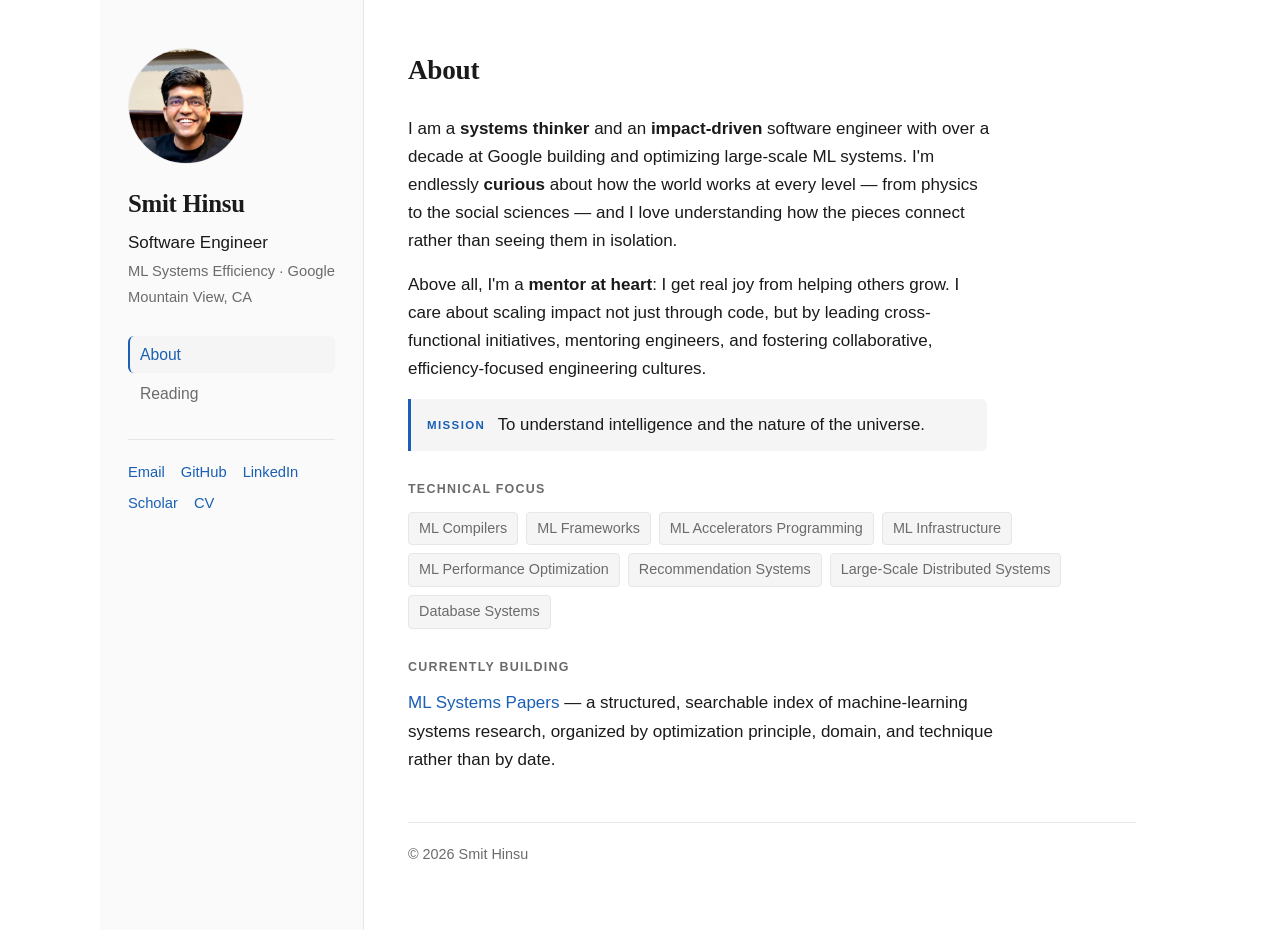
==== index.html @ beba6616 "Rename About callout label from "Goal" to "Mission"" ====
<!DOCTYPE html>
<html lang="en">
<head>
  <meta charset="UTF-8" />
  <meta name="viewport" content="width=device-width, initial-scale=1.0" />
  <title>Smit Hinsu</title>
  <meta name="description" content="Smit Hinsu — Software Engineer specializing in large-scale ML systems efficiency at Google." />
  <link rel="stylesheet" href="styles.css?v=9" />
</head>
<body>
  <div class="layout">

    <!-- ===================== SIDEBAR ===================== -->
    <aside class="sidebar">
      <div class="sidebar__inner">
        <img class="avatar" src="photo.jpg" alt="Smit Hinsu"
             onerror="this.style.display='none'" />
        <h1 class="name">Smit Hinsu</h1>
        <p class="role">Software Engineer</p>
        <p class="affil">ML Systems Efficiency · Google</p>
        <p class="affil affil--muted">Mountain View, CA</p>

        <nav class="nav" aria-label="Sections">
          <a href="#about" data-view="about" class="nav__link">About</a>
          <a href="#reading" data-view="reading" class="nav__link">Reading</a>
          <a href="#blog" data-view="blog" class="nav__link">Blog</a>
        </nav>

        <ul class="social">
          <li><a class="js-email" data-e="moc.liamg@usnihvttims" href="#">Email</a></li>
          <li><a href="https://github.com/smit-hinsu" target="_blank" rel="noopener">GitHub</a></li>
          <li><a href="https://www.linkedin.com/in/smit-hinsu-b6569030/" target="_blank" rel="noopener">LinkedIn</a></li>
          <li><a href="https://scholar.google.com/citations?user=GLJkwx0AAAAJ&hl=en" target="_blank" rel="noopener">Scholar</a></li>
          <li><a href="SmitHinsuResume2025.pdf" target="_blank" rel="noopener">CV</a></li>
        </ul>
      </div>
    </aside>

    <!-- ===================== MAIN ===================== -->
    <main class="main">

      <!-- ===================== MISSION (disabled — remove wrapping comment to re-enable)
      <section class="mission" id="mission">
        <p class="mission__label">Mission</p>
        <h2 class="mission__headline">Turn AI from alchemy into a science.</h2>
        <p class="mission__text">
          We can build intelligence, but we can't yet explain it. Modern AI is alchemy —
          breathtaking results, no first principles. I want to help find the
          <strong>laws of intelligence</strong>: the leap that turned alchemy into chemistry,
          a falling apple into Newton's laws, and Newton into Einstein.
        </p>
        <p class="mission__text">
          Recipes should become theory. Scaling curves should become equations. Trial and
          error should give way to prediction.
        </p>
      </section>
      MISSION-DISABLED-END -->

      <!-- ----------- ABOUT ----------- -->
      <section class="panel" id="about" data-view="about">
        <h2 class="panel__title">About</h2>
        <p class="bio">
          I am a <strong>systems thinker</strong> and an <strong>impact-driven</strong>
          software engineer with over a decade at Google building and optimizing large-scale
          ML systems. I'm endlessly <strong>curious</strong> about how the world works at
          every level — from physics to the social sciences — and I love understanding how
          the pieces connect rather than seeing them in isolation.
        </p>
        <p class="bio">
          Above all, I'm a <strong>mentor at heart</strong>: I get real joy from helping
          others grow. I care about scaling impact not just through code, but by leading
          cross-functional initiatives, mentoring engineers, and fostering collaborative,
          efficiency-focused engineering cultures.
        </p>
        <p class="goal">
          <span class="goal__label">Mission</span>
          To understand intelligence and the nature of the universe.
        </p>
        <h3 class="subhead">Technical focus</h3>
        <ul class="tags">
          <li>ML Compilers</li>
          <li>ML Frameworks</li>
          <li>ML Accelerators Programming</li>
          <li>ML Infrastructure</li>
          <li>ML Performance Optimization</li>
          <li>Recommendation Systems</li>
          <li>Large-Scale Distributed Systems</li>
          <li>Database Systems</li>
        </ul>

        <h3 class="subhead">Currently building</h3>
        <p class="project">
          <a href="https://smit-hinsu.github.io/ml-systems-papers/" target="_blank" rel="noopener">ML Systems Papers</a>
          — a structured, searchable index of machine-learning systems research, organized by
          optimization principle, domain, and technique rather than by date.
        </p>
      </section>

      <!-- Experience / Publications / Education / Honors moved to _archived-sections.html -->

      <!-- ----------- READING ----------- -->
      <section class="panel" id="reading" data-view="reading">
        <h2 class="panel__title">Reading</h2>
        <p class="bio">
          Two curated shelves from the
          <a href="https://www.goodreads.com/user/show/75492480-smit-hinsu" target="_blank" rel="noopener">books I've read on Goodreads</a>,
          ordered roughly from the ideas closest to my curiosity about intelligence down to
          everyday favorites. A <span class="badge-inline">Review</span> tag means I wrote
          notes — click any cover to read them.
        </p>

        <h3 class="shelf__label">Transformational — books that reshaped how I think</h3>
        <div class="shelf">
          <button class="bk" data-book="singularity"><img src="covers/singularity.jpg" alt="The Singularity is Near" loading="lazy" /><span class="bk__t">The Singularity is Near</span><span class="bk__a">Ray Kurzweil</span></button>
          <button class="bk has-review" data-book="metaphors"><img src="covers/metaphors.jpg" alt="Metaphors We Live By" loading="lazy" /><span class="bk__t">Metaphors We Live By</span><span class="bk__a">George Lakoff</span><span class="bk__badge">Review</span></button>
          <button class="bk" data-book="behave"><img src="covers/behave.jpg" alt="Behave" loading="lazy" /><span class="bk__t">Behave</span><span class="bk__a">Robert M. Sapolsky</span></button>
          <button class="bk" data-book="selfish-gene"><img src="covers/selfish-gene.jpg" alt="The Selfish Gene" loading="lazy" /><span class="bk__t">The Selfish Gene</span><span class="bk__a">Richard Dawkins</span></button>
          <button class="bk" data-book="thinking-fast-slow"><img src="covers/thinking-fast-slow.jpg" alt="Thinking, Fast and Slow" loading="lazy" /><span class="bk__t">Thinking, Fast and Slow</span><span class="bk__a">Daniel Kahneman</span></button>
          <button class="bk" data-book="righteous-mind"><img src="covers/righteous-mind.jpg" alt="The Righteous Mind" loading="lazy" /><span class="bk__t">The Righteous Mind</span><span class="bk__a">Jonathan Haidt</span></button>
          <button class="bk" data-book="thinking-systems"><img src="covers/thinking-systems.jpg" alt="Thinking in Systems" loading="lazy" /><span class="bk__t">Thinking in Systems</span><span class="bk__a">Donella H. Meadows</span></button>
          <button class="bk" data-book="understanding-power"><img src="covers/understanding-power.jpg" alt="Understanding Power" loading="lazy" /><span class="bk__t">Understanding Power</span><span class="bk__a">Noam Chomsky</span></button>
          <button class="bk has-review" data-book="bad-samaritans"><img src="covers/bad-samaritans.jpg" alt="Bad Samaritans" loading="lazy" /><span class="bk__t">Bad Samaritans</span><span class="bk__a">Ha-Joon Chang</span><span class="bk__badge">Review</span></button>
          <button class="bk" data-book="disunited"><img src="covers/disunited.jpg" alt="Disunited Nations" loading="lazy" /><span class="bk__t">Disunited Nations</span><span class="bk__a">Peter Zeihan</span></button>
          <button class="bk" data-book="zero-to-one"><img src="covers/zero-to-one.jpg" alt="Zero to One" loading="lazy" /><span class="bk__t">Zero to One</span><span class="bk__a">Peter Thiel</span></button>
          <button class="bk" data-book="crucial-conversations"><img src="covers/crucial-conversations.jpg" alt="Crucial Conversations" loading="lazy" /><span class="bk__t">Crucial Conversations</span><span class="bk__a">Kerry Patterson</span></button>
        </div>

        <h3 class="shelf__label">Insightful — memorable reads worth recommending</h3>
        <div class="shelf">
          <button class="bk" data-book="genius-makers"><img src="covers/genius-makers.jpg" alt="Genius Makers" loading="lazy" /><span class="bk__t">Genius Makers</span><span class="bk__a">Cade Metz</span></button>
          <button class="bk has-review" data-book="code-breaker"><img src="covers/code-breaker.jpg" alt="The Code Breaker" loading="lazy" /><span class="bk__t">The Code Breaker</span><span class="bk__a">Walter Isaacson</span><span class="bk__badge">Review</span></button>
          <button class="bk" data-book="incognito"><img src="covers/incognito.jpg" alt="Incognito" loading="lazy" /><span class="bk__t">Incognito</span><span class="bk__a">David Eagleman</span></button>
          <button class="bk has-review" data-book="science-storytelling"><img src="covers/science-storytelling.jpg" alt="The Science of Storytelling" loading="lazy" /><span class="bk__t">The Science of Storytelling</span><span class="bk__a">Will Storr</span><span class="bk__badge">Review</span></button>
          <button class="bk" data-book="feynman"><img src="covers/feynman.jpg" alt="Surely You're Joking, Mr. Feynman!" loading="lazy" /><span class="bk__t">Surely You're Joking, Mr. Feynman!</span><span class="bk__a">Richard P. Feynman</span></button>
          <button class="bk" data-book="idea-factory"><img src="covers/idea-factory.jpg" alt="The Idea Factory" loading="lazy" /><span class="bk__t">The Idea Factory</span><span class="bk__a">Jon Gertner</span></button>
          <button class="bk has-review" data-book="school-of-life"><img src="covers/school-of-life.jpg" alt="The School of Life" loading="lazy" /><span class="bk__t">The School of Life</span><span class="bk__a">Alain de Botton</span><span class="bk__badge">Review</span></button>
          <button class="bk has-review" data-book="talk-to-someone"><img src="covers/talk-to-someone.jpg" alt="Maybe You Should Talk to Someone" loading="lazy" /><span class="bk__t">Maybe You Should Talk to Someone</span><span class="bk__a">Lori Gottlieb</span><span class="bk__badge">Review</span></button>
          <button class="bk has-review" data-book="shah-rukh"><img src="covers/shah-rukh.jpg" alt="Desperately Seeking Shah Rukh" loading="lazy" /><span class="bk__t">Desperately Seeking Shah Rukh</span><span class="bk__a">Shrayana Bhattacharya</span><span class="bk__badge">Review</span></button>
          <button class="bk" data-book="world-ends"><img src="covers/world-ends.jpg" alt="This Is How They Tell Me the World Ends" loading="lazy" /><span class="bk__t">This Is How They Tell Me the World Ends</span><span class="bk__a">Nicole Perlroth</span></button>
          <button class="bk" data-book="trade-wars"><img src="covers/trade-wars.jpg" alt="Trade Wars Are Class Wars" loading="lazy" /><span class="bk__t">Trade Wars Are Class Wars</span><span class="bk__a">Matthew C. Klein</span></button>
          <button class="bk" data-book="broken-money"><img src="covers/broken-money.jpg" alt="Broken Money" loading="lazy" /><span class="bk__t">Broken Money</span><span class="bk__a">Lyn Alden</span></button>
          <button class="bk" data-book="buffett"><img src="covers/buffett.jpg" alt="Buffett" loading="lazy" /><span class="bk__t">Buffett</span><span class="bk__a">Roger Lowenstein</span></button>
          <button class="bk has-review" data-book="never-split"><img src="covers/never-split.jpg" alt="Never Split the Difference" loading="lazy" /><span class="bk__t">Never Split the Difference</span><span class="bk__a">Chris Voss</span><span class="bk__badge">Review</span></button>
          <button class="bk" data-book="gtd"><img src="covers/gtd.jpg" alt="Getting Things Done" loading="lazy" /><span class="bk__t">Getting Things Done</span><span class="bk__a">David Allen</span></button>
          <button class="bk" data-book="how-not-to-die"><img src="covers/how-not-to-die.jpg" alt="How Not to Die" loading="lazy" /><span class="bk__t">How Not to Die</span><span class="bk__a">Michael Greger</span></button>
          <button class="bk" data-book="ove"><img src="covers/ove.jpg" alt="A Man Called Ove" loading="lazy" /><span class="bk__t">A Man Called Ove</span><span class="bk__a">Fredrik Backman</span></button>
          <button class="bk" data-book="silk-roads"><img src="covers/more/r25812847.jpg" alt="The Silk Roads" loading="lazy" /><span class="bk__t">The Silk Roads</span><span class="bk__a">Peter Frankopan</span></button>
          <button class="bk" data-book="world-order"><img src="covers/more/r20821140.jpg" alt="World Order" loading="lazy" /><span class="bk__t">World Order</span><span class="bk__a">Henry Kissinger</span></button>
          <button class="bk" data-book="secret-success"><img src="covers/more/r25761655.jpg" alt="The Secret of Our Success" loading="lazy" /><span class="bk__t">The Secret of Our Success</span><span class="bk__a">Joseph Henrich</span></button>
          <button class="bk" data-book="vital-question"><img src="covers/more/r23316494.jpg" alt="The Vital Question" loading="lazy" /><span class="bk__t">The Vital Question</span><span class="bk__a">Nick Lane</span></button>
          <button class="bk" data-book="antifragile"><img src="covers/more/r13530973.jpg" alt="Antifragile" loading="lazy" /><span class="bk__t">Antifragile</span><span class="bk__a">Nassim Nicholas Taleb</span></button>
          <button class="bk" data-book="the-prince"><img src="covers/more/r28862.jpg" alt="The Prince" loading="lazy" /><span class="bk__t">The Prince</span><span class="bk__a">Niccolò Machiavelli</span></button>
          <button class="bk" data-book="elon-musk"><img src="covers/more/r122765395.jpg" alt="Elon Musk" loading="lazy" /><span class="bk__t">Elon Musk</span><span class="bk__a">Walter Isaacson</span></button>
          <button class="bk" data-book="invent-wander"><img src="covers/more/r54505323.jpg" alt="Invent and Wander" loading="lazy" /><span class="bk__t">Invent and Wander</span><span class="bk__a">Jeff Bezos</span></button>
          <button class="bk" data-book="discipline-freedom"><img src="covers/more/r34431560.jpg" alt="Discipline Equals Freedom" loading="lazy" /><span class="bk__t">Discipline Equals Freedom</span><span class="bk__a">Jocko Willink</span></button>
        </div>

        <h3 class="shelf__label">Also recommended — other 4- and 5-star reads</h3>
        <div class="shelf">
          <div class="bk bk--static"><img src="covers/more/r6969361.jpg" alt="2 States" loading="lazy" /><span class="bk__t">2 States</span><span class="bk__a">Chetan Bhagat</span></div>
          <div class="bk bk--static"><img src="covers/more/r33413128.jpg" alt="Beartown (Beartown, #1)" loading="lazy" /><span class="bk__t">Beartown (Beartown, #1)</span><span class="bk__a">Fredrik Backman</span></div>
          <div class="bk bk--static"><img src="covers/more/r10588193.jpg" alt="रश्मिरथी" loading="lazy" /><span class="bk__t">रश्मिरथी</span><span class="bk__a">Ramdhari Singh &#x27;Dinkar&#x27;</span></div>
          <div class="bk bk--static"><img src="covers/more/r7108725.jpg" alt="Start with Why" loading="lazy" /><span class="bk__t">Start with Why</span><span class="bk__a">Simon Sinek</span></div>
          <div class="bk bk--static"><img src="covers/more/r23692271.jpg" alt="Sapiens" loading="lazy" /><span class="bk__t">Sapiens</span><span class="bk__a">Yuval Noah Harari</span></div>
          <div class="bk bk--static"><img src="covers/more/r31138556.jpg" alt="Homo Deus" loading="lazy" /><span class="bk__t">Homo Deus</span><span class="bk__a">Yuval Noah Harari</span></div>
          <div class="bk bk--static"><img src="covers/more/r157993.jpg" alt="The Little Prince" loading="lazy" /><span class="bk__t">The Little Prince</span><span class="bk__a">Antoine de Saint-Exupéry</span></div>
          <div class="bk bk--static"><img src="covers/more/r52275335.jpg" alt="How to Avoid a Climate Disaster" loading="lazy" /><span class="bk__t">How to Avoid a Climate Disaster</span><span class="bk__a">Bill  Gates</span></div>
          <div class="bk bk--static"><img src="covers/more/r41881472.jpg" alt="The Psychology of Money" loading="lazy" /><span class="bk__t">The Psychology of Money</span><span class="bk__a">Morgan Housel</span></div>
          <div class="bk bk--static"><img src="covers/more/r20696006.jpg" alt="Being Mortal" loading="lazy" /><span class="bk__t">Being Mortal</span><span class="bk__a">Atul Gawande</span></div>
          <div class="bk bk--static"><img src="covers/more/r44525305.jpg" alt="The Ride of a Lifetime" loading="lazy" /><span class="bk__t">The Ride of a Lifetime</span><span class="bk__a">Robert Iger</span></div>
          <div class="bk bk--static"><img src="covers/more/r3450744.jpg" alt="Nudge" loading="lazy" /><span class="bk__t">Nudge</span><span class="bk__a">Richard H. Thaler</span></div>
          <div class="bk bk--static"><img src="covers/more/r66354.jpg" alt="Flow" loading="lazy" /><span class="bk__t">Flow</span><span class="bk__a">Mihály Csíkszentmihályi</span></div>
          <div class="bk bk--static"><img src="covers/more/r29959016.jpg" alt="The Weapon Wizards" loading="lazy" /><span class="bk__t">The Weapon Wizards</span><span class="bk__a">Yaakov Katz</span></div>
          <div class="bk bk--static"><img src="covers/more/r762462.jpg" alt="One Up On Wall Street" loading="lazy" /><span class="bk__t">One Up On Wall Street</span><span class="bk__a">Peter Lynch</span></div>
          <div class="bk bk--static"><img src="covers/more/r55145261.jpg" alt="The Anthropocene Reviewed" loading="lazy" /><span class="bk__t">The Anthropocene Reviewed</span><span class="bk__a">John  Green</span></div>
          <div class="bk bk--static"><img src="covers/more/r60321447.jpg" alt="Chip War" loading="lazy" /><span class="bk__t">Chip War</span><span class="bk__a">Chris   Miller</span></div>
          <div class="bk bk--static"><img src="covers/more/r124941268.jpg" alt="Same as Ever" loading="lazy" /><span class="bk__t">Same as Ever</span><span class="bk__a">Morgan Housel</span></div>
          <div class="bk bk--static"><img src="covers/more/r31442327.jpg" alt="The Unusual Billionaires" loading="lazy" /><span class="bk__t">The Unusual Billionaires</span><span class="bk__a">Saurabh Mukherjea</span></div>
          <div class="bk bk--static"><img src="covers/more/r42972023.jpg" alt="The Anarchy" loading="lazy" /><span class="bk__t">The Anarchy</span><span class="bk__a">William Dalrymple</span></div>
          <div class="bk bk--static"><img src="covers/more/r39943621.jpg" alt="Fire &amp; Blood (A Targaryen History, #1)" loading="lazy" /><span class="bk__t">Fire &amp; Blood (A Targaryen History, #1)</span><span class="bk__a">George R.R. Martin</span></div>
          <div class="bk bk--static"><img src="covers/more/r18176747.jpg" alt="The Hard Thing About Hard Things" loading="lazy" /><span class="bk__t">The Hard Thing About Hard Things</span><span class="bk__a">Ben Horowitz</span></div>
          <div class="bk bk--static"><img src="covers/more/r13454654.jpg" alt="Return of a King" loading="lazy" /><span class="bk__t">Return of a King</span><span class="bk__a">William Dalrymple</span></div>
          <div class="bk bk--static"><img src="covers/more/r36373463.jpg" alt="Us Against You (Beartown, #2)" loading="lazy" /><span class="bk__t">Us Against You (Beartown, #2)</span><span class="bk__a">Fredrik Backman</span></div>
          <div class="bk bk--static"><img src="covers/more/r30169645.jpg" alt="You are the Best Wife" loading="lazy" /><span class="bk__t">You are the Best Wife</span><span class="bk__a">Ajay K. Pandey</span></div>
          <div class="bk bk--static"><img src="covers/more/r58782897.jpg" alt="The End of the World Is Just the Beginning" loading="lazy" /><span class="bk__t">The End of the World Is Just the Beginning</span><span class="bk__a">Peter Zeihan</span></div>
          <div class="bk bk--static"><img src="covers/more/r25899336.jpg" alt="When Breath Becomes Air" loading="lazy" /><span class="bk__t">When Breath Becomes Air</span><span class="bk__a">Paul Kalanithi</span></div>
          <div class="bk bk--static"><img src="covers/more/r27362503.jpg" alt="It Ends with Us (It Ends with Us, #1)" loading="lazy" /><span class="bk__t">It Ends with Us (It Ends with Us, #1)</span><span class="bk__a">Colleen Hoover</span></div>
          <div class="bk bk--static"><img src="covers/more/r849380.jpg" alt="The Seven Principles for Making Marriage Work" loading="lazy" /><span class="bk__t">The Seven Principles for Making Marriage Work</span><span class="bk__a">John M. Gottman</span></div>
          <div class="bk bk--static"><img src="covers/more/r27220736.jpg" alt="Shoe Dog" loading="lazy" /><span class="bk__t">Shoe Dog</span><span class="bk__a">Phil Knight</span></div>
          <div class="bk bk--static"><img src="covers/more/r43723901.jpg" alt="Lifespan" loading="lazy" /><span class="bk__t">Lifespan</span><span class="bk__a">David A. Sinclair</span></div>
          <div class="bk bk--static"><img src="covers/more/r34959327.jpg" alt="The Wizard and the Prophet" loading="lazy" /><span class="bk__t">The Wizard and the Prophet</span><span class="bk__a">Charles C. Mann</span></div>
          <div class="bk bk--static"><img src="covers/more/r18668059.jpg" alt="The Obstacle Is the Way" loading="lazy" /><span class="bk__t">The Obstacle Is the Way</span><span class="bk__a">Ryan Holiday</span></div>
          <div class="bk bk--static"><img src="covers/more/r25734172.jpg" alt="Seven Brief Lessons on Physics" loading="lazy" /><span class="bk__t">Seven Brief Lessons on Physics</span><span class="bk__a">Carlo Rovelli</span></div>
          <div class="bk bk--static"><img src="covers/more/r39196352.jpg" alt="The Mental Load" loading="lazy" /><span class="bk__t">The Mental Load</span><span class="bk__a">Emma</span></div>
          <div class="bk bk--static"><img src="covers/more/r18490568.jpg" alt="Age of Ambition" loading="lazy" /><span class="bk__t">Age of Ambition</span><span class="bk__a">Evan Osnos</span></div>
          <div class="bk bk--static"><img src="covers/more/r10485743.jpg" alt="चित्रलेखा (Chitralekha)" loading="lazy" /><span class="bk__t">चित्रलेखा (Chitralekha)</span><span class="bk__a">Bhagwaticharan Verma</span></div>
          <div class="bk bk--static"><img src="covers/more/r6324725.jpg" alt="Politics and the English Language" loading="lazy" /><span class="bk__t">Politics and the English Language</span><span class="bk__a">George Orwell</span></div>
          <div class="bk bk--static"><img src="covers/more/r54503521.jpg" alt="A Thousand Brains" loading="lazy" /><span class="bk__t">A Thousand Brains</span><span class="bk__a">Jeff Hawkins</span></div>
          <div class="bk bk--static"><img src="covers/more/r96884.jpg" alt="The Happiness Hypothesis" loading="lazy" /><span class="bk__t">The Happiness Hypothesis</span><span class="bk__a">Jonathan Haidt</span></div>
          <div class="bk bk--static"><img src="covers/more/r49552.jpg" alt="The Stranger" loading="lazy" /><span class="bk__t">The Stranger</span><span class="bk__a">Albert Camus</span></div>
          <div class="bk bk--static"><img src="covers/more/r38820046.jpg" alt="21 Lessons for the 21st Century" loading="lazy" /><span class="bk__t">21 Lessons for the 21st Century</span><span class="bk__a">Yuval Noah Harari</span></div>
          <div class="bk bk--static"><img src="covers/more/r34536488.jpg" alt="Principles" loading="lazy" /><span class="bk__t">Principles</span><span class="bk__a">Ray Dalio</span></div>
          <div class="bk bk--static"><img src="covers/more/r2547.jpg" alt="The Prophet" loading="lazy" /><span class="bk__t">The Prophet</span><span class="bk__a">Kahlil Gibran</span></div>
          <div class="bk bk--static"><img src="covers/more/r4865.jpg" alt="How to Win Friends &amp; Influence People" loading="lazy" /><span class="bk__t">How to Win Friends &amp; Influence People</span><span class="bk__a">Dale Carnegie</span></div>
          <div class="bk bk--static"><img src="covers/more/r28820444.jpg" alt="The Elephant in the Brain" loading="lazy" /><span class="bk__t">The Elephant in the Brain</span><span class="bk__a">Kevin Simler</span></div>
          <div class="bk bk--static"><img src="covers/more/r14142.jpg" alt="The Art of Loving" loading="lazy" /><span class="bk__t">The Art of Loving</span><span class="bk__a">Erich Fromm</span></div>
          <div class="bk bk--static"><img src="covers/more/r23848190.jpg" alt="Extreme Ownership" loading="lazy" /><span class="bk__t">Extreme Ownership</span><span class="bk__a">Jocko Willink</span></div>
          <div class="bk bk--static"><img src="covers/more/r6617037.jpg" alt="Debt" loading="lazy" /><span class="bk__t">Debt</span><span class="bk__a">David Graeber</span></div>
          <div class="bk bk--static"><img src="covers/more/r7232503.jpg" alt="The Man Who Divided India" loading="lazy" /><span class="bk__t">The Man Who Divided India</span><span class="bk__a">Rafiq Zakaria</span></div>
          <div class="bk bk--static"><img src="covers/more/r42403122.jpg" alt="The Code" loading="lazy" /><span class="bk__t">The Code</span><span class="bk__a">Margaret O&#x27;Mara</span></div>
          <div class="bk bk--static"><img src="covers/more/r18869177.jpg" alt="Lying" loading="lazy" /><span class="bk__t">Lying</span><span class="bk__a">Sam Harris</span></div>
        </div>
      </section>

      <!-- ----------- BLOG ----------- -->
      <section class="panel" id="blog" data-view="blog">
        <h2 class="panel__title">Blog</h2>
        <!-- POSTS: to publish, drop an .html file in posts/ and add an entry here (newest first), e.g.:
        <ul class="posts">
          <li class="post">
            <div class="post__meta">Aug 2026</div>
            <div class="post__body">
              <h3><a href="posts/2026-example.html">Post title goes here</a></h3>
              <p class="post__excerpt">One-line summary of the post.</p>
            </div>
          </li>
        </ul>
        -->
        <div class="empty">
          <p class="empty__lead">Nothing here yet — writing in progress.</p>
          <p class="empty__sub">
            I'm planning to write about ML systems efficiency, performance, and lessons from
            building at scale. Check back soon, or reach me by
            <a class="js-email" data-e="moc.liamg@usnihvttims" href="#">email</a> in the meantime.
          </p>
        </div>
      </section>

      <footer class="footer">© <span id="year"></span> Smit Hinsu</footer>
    </main>
  </div>

  <!-- ===================== BOOK MODAL ===================== -->
  <div class="modal" id="modal" hidden>
    <div class="modal__backdrop" data-close></div>
    <div class="modal__box" role="dialog" aria-modal="true" aria-label="Book details">
      <button class="modal__close" data-close aria-label="Close">×</button>
      <div class="modal__head">
        <img class="modal__cover" id="m-cover" src="" alt="" />
        <div>
          <h3 class="modal__title" id="m-title"></h3>
          <p class="modal__author" id="m-author"></p>
          <p class="modal__stars">★★★★★</p>
        </div>
      </div>
      <div class="modal__review" id="m-review"></div>
    </div>
  </div>

  <!-- ===================== REVIEW TEMPLATES ===================== -->
  <template id="rev-metaphors">
    <blockquote>"If a picture is worth a thousand words then a metaphor is worth a thousand pictures."</blockquote>
    <p>Absolutely mind blowing. This book gives a new way of understanding concepts and considerably changes how I feel, experience, understand art and rituals, think, and communicate with others as well as myself.</p>
    <p>Metaphors are usually considered devices for poetic imagination and rhetorical flourish — not a necessary part of ordinary language. However, as this book demonstrates, metaphors are pervasive and aren't limited to literature. They affect how we think, conceptualize, and act. The author develops a framework for different types of metaphors (structural, ontological, orientational) and shows how we use sensory-motor domains from experience to draw inferences in new domains.</p>
    <p>The best part is the discussion on the myths of objectivism and subjectivism. The book offers an alternative — experientialism — which combines the two by using metaphoric concepts for subjectivity while understanding the metaphors objectively.</p>
    <p>Key takeaway: depending on the choice of metaphor, it can highlight particular aspects of a concept while completely hiding others. The choice matters a lot and can lead to entirely different conclusions.</p>
  </template>

  <template id="rev-bad-samaritans">
    <p>I wasn't expecting this to be a transformational book, but it was one of the best I've read recently. The author grew up in South Korea in the 60s and 70s when it was still developing — descriptions that felt relatable to growing up in a small town of India in the 90s, post economic liberalization.</p>
    <p>The book describes how economies generally develop, using the history of Britain, the US, the Four Asian Tigers, and currently developing countries. It cleared up my misunderstanding of how the US developed and how China has been developing. Key takeaways, applicable well beyond economics:</p>
    <ul>
      <li>Long-term ambitious goals require strategic planning and investment, even at a huge loss for decades — the way Toyota and Hyundai kept breaking into markets despite being a running joke early on.</li>
      <li>It is really difficult to separate cause and effect from correlation.</li>
      <li>It is easy to build any narrative by cherry-picking data and constructing a theory to explain the situation.</li>
      <li>Expert opinions should be examined carefully in soft sciences like economics — especially when they don't present downsides and counterexamples.</li>
    </ul>
    <p>The author keeps a balanced view, clearly demonstrating the downsides of any opinion taken to the extreme.</p>
  </template>

  <template id="rev-never-split">
    <blockquote>"Life is negotiation: The majority of the interactions we have at work and at home are negotiations that boil down to the expression of a simple, animalistic urge: I want."</blockquote>
    <p>This book is a masterpiece in communication. I had a misconception that communication is mainly about how to deliver a message effectively. However, this book shows that the major part of communication is about listening and making the other person feel heard. Once that is achieved, you both could reach the desired state.</p>
    <p>The author was the FBI's chief international hostage and kidnapping negotiator for 24 years. In each chapter, he walks through a hostage situation his team handled — the techniques are fundamental and widely applicable in day-to-day situations:</p>
    <ul>
      <li><strong>Active listening:</strong> the person speaking is revealing information, and a trained listener can direct the conversation. Be patient, be comfortable with silence, and let the other person fill it.</li>
      <li><strong>Empathy:</strong> feeling and labeling the other person's pain even when they don't vocalize it.</li>
      <li><strong>Safety &amp; autonomy:</strong> allowing the other person to say "No" makes it safe. "No" is better than a false "Yes."</li>
      <li><strong>Being suggestive:</strong> softening words like "perhaps" and "it seems" take the aggression out of a conversation.</li>
      <li><strong>Open-ended questioning:</strong> questions starting with "what" and "how" get the other person to solve your issues.</li>
    </ul>
    <p>All these are very powerful, and like anything powerful this has a huge negative side — using them inappropriately is manipulation. This was such an eye-opening read.</p>
    <blockquote>"The person across the table is never the problem. The unsolved issue is. So focus on the issue."</blockquote>
  </template>

  <template id="rev-code-breaker">
    <blockquote>"If scientists don't play god, who will?" — James Watson</blockquote>
    <p>It may look like a biography from the cover, but it's much more. It's about CRISPR — the gene-editing technology that won the 2020 Nobel Prize in Chemistry — and the 10+ researchers whose work led to the breakthrough, full of encouragement, sacrifice, cooperation, rivalry, and patent battles.</p>
    <p>Gene editing could eradicate diseases like Huntington's, cure some cancers, produce "designer babies," or even revive extinct species — but like any powerful technology it carries huge risks: unintended consequences, a new dimension of inequality, biological warfare.</p>
    <p>My major criticism: the book leaves the impression that DNA is a silver bullet and skips epigenetics. Even the "warrior gene" (MAO-A) only raises the likelihood of aggression given severe childhood abuse. Humans inherit not just genes but environment — knowledge, traditions, technology — and it's the combination that decides the outcome. People don't live up to their genetic potential; the right environment can unlock it without any editing. Still, Isaacson makes a deeply technical, controversial subject a gripping read, presenting all sides objectively.</p>
  </template>

  <template id="rev-science-storytelling">
    <p>Being a story junkie, I'm always fascinated by how great authors and screenwriters create realistic, compelling characters — Mahabharata, Game of Thrones. This book uses neuroscience, psychology, and evolution to explain the art of story writing, and it changed what I get out of reading novels and watching movies.</p>
    <p>Some elements of a great story also make life interesting: goal-directedness, understanding the core beliefs we hold, and evolving them through experience. Goal direction gives a story its tension — words like "do," "want," and "need" appear twice as often in bestsellers, mirroring how the pursuit of meaningful goals provides much of life's happiness.</p>
    <p>Good stories also require a protagonist whose strong but flawed belief, formed by early experience, leads them into crisis and forces them to question who they really are. As they move away from that belief it first makes things worse — but they must make the difficult choice to evolve. Similarly, life requires understanding the self and updating outdated beliefs, even when it's very challenging.</p>
  </template>

  <template id="rev-school-of-life">
    <p>Before industrialization, religion provided emotional education — ethics, meaning, community, purpose, how to live. As its role declined, nothing replaced it; despite economic growth and individual freedom, people aren't happier. This book attempts to address that — not by returning to conservative ideas, but by better understanding our emotions and others', using logic to interpret them and set better expectations (echoes of Stoicism and Buddhism's four noble truths).</p>
    <p>Two themes run throughout:</p>
    <ul>
      <li>We have a wrong idea of what's "normal." Everyone is more compulsive, anxious, tender, mean, and at sea than we assume — an average couple has 30–50 significant arguments a year.</li>
      <li>As Aristotle said, "Give me a child until he is 7 and I will show you the man." Childhood experience largely defines our adult emotional life; understanding that helps us interpret and regulate our thoughts and actions.</li>
    </ul>
    <p>A favorite insight: interpret people's weaknesses as the inevitable downside of the merits that drew us to them — the shadow side of things that are genuinely good about them. An enlightening read I took detailed notes on and plan to revisit.</p>
  </template>

  <template id="rev-talk-to-someone">
    <p>Such a fascinating read that I wanted to get through it without stopping — yet so overwhelming and moving at times that I had to take breaks. It shows what actually goes on in a therapy session and the psychology theories behind it, full of wisdom about the human psyche, relationships, and life's hardest events.</p>
    <p>What sets it apart is that the author is a professional writer (she worked on <em>Friends</em> and <em>ER</em>), so it reads as an interesting nonlinear narrative full of foreshadowing that connects dots in unexpected ways.</p>
    <p>Key takeaways:</p>
    <ul>
      <li>It can be tremendously useful to talk to someone even when you think you know the cause and the solution.</li>
      <li>Highly obnoxious behavior often traces back to early tragedy or poor choices — findable with curiosity, kindness, and imagination, and workable.</li>
      <li>~10% of people seek therapy while 25%+ in the US are on psychiatric drugs. People reach for quick fixes, but therapy often helps more and addresses root causes.</li>
    </ul>
  </template>

  <template id="rev-shah-rukh">
    <blockquote>"A 2020 World Economic Forum report on gender gaps placed India in the bottom five countries of the world, with Pakistan, Syria, Yemen and Iraq."</blockquote>
    <p>A really moving, insightful, and brilliant read — clearly one of the best I've read. Don't judge it by the cover: it isn't really about Shah Rukh Khan or lonely women in the literal sense. At its core it's about Indian women's desire to be treated with dignity and fairness, and the grim reality they face.</p>
    <p>It follows ten diverse women — from one of the poorest areas in the world in the Jharkhand jungles to Lutyens' Delhi — whose lives look nothing alike from the outside yet face eerily similar issues. One girl got slapped for watching a movie; others worked extra to watch one in secret. Having watched a movie every Friday in high school, this hit home and showed how privileged my childhood was.</p>
    <p>The author brilliantly connects economic data with personal stories through the lens of economics, history, and philosophy — and stays honest, never letting her strong opinions hide the full picture.</p>
  </template>

  <script src="app.js?v=9"></script>
</body>
</html>
---- styles.css ----
/* ===========================================================
   Smit Hinsu — personal site (single-page app layout)
   =========================================================== */

:root {
  --text: #1a1a1a;
  --text-muted: #6b6b6b;
  --link: #1a5fb4;
  --link-hover: #0d3d7a;
  --border: #e6e6e6;
  --bg: #ffffff;
  --sidebar-bg: #fafafa;
  --accent-bg: #f5f5f5;
  --serif: Georgia, "Times New Roman", Times, serif;
  --sans: -apple-system, BlinkMacSystemFont, "Segoe UI", Roboto, Helvetica, Arial, sans-serif;
  --star: #d6a516;
}

* { box-sizing: border-box; }

html { -webkit-text-size-adjust: 100%; }

body {
  margin: 0;
  background: var(--bg);
  color: var(--text);
  font-family: var(--sans);
  font-size: 17px;
  line-height: 1.65;
  -webkit-font-smoothing: antialiased;
  text-rendering: optimizeLegibility;
}
body.modal-open { overflow: hidden; }

a { color: var(--link); text-decoration: none; }
a:hover { color: var(--link-hover); text-decoration: underline; }

/* ---------------- App layout ---------------- */
.layout {
  display: flex;
  min-height: 100vh;
  max-width: 1080px;
  margin: 0 auto;
}

/* ---------------- Sidebar ---------------- */
.sidebar {
  flex: 0 0 264px;
  border-right: 1px solid var(--border);
  background: var(--sidebar-bg);
}
.sidebar__inner {
  position: sticky;
  top: 0;
  padding: 48px 28px;
}
.avatar {
  width: 116px;
  height: 116px;
  border-radius: 50%;
  object-fit: cover;
  border: 1px solid var(--border);
  display: block;
  margin-bottom: 20px;
}
.name {
  font-family: var(--serif);
  font-size: 1.55rem;
  font-weight: 600;
  margin: 0 0 4px;
  letter-spacing: -0.01em;
}
.role { margin: 0; font-weight: 500; }
.affil { margin: 2px 0 0; color: var(--text-muted); font-size: 0.92rem; }
.affil--muted { margin-bottom: 4px; }

/* Nav */
.nav {
  display: flex;
  flex-direction: column;
  gap: 2px;
  margin: 26px 0;
}
.nav__link {
  color: var(--text-muted);
  font-weight: 500;
  font-size: 0.98rem;
  padding: 6px 10px;
  border-radius: 6px;
  border-left: 2px solid transparent;
}
.nav__link:hover { color: var(--text); text-decoration: none; background: var(--accent-bg); }
.nav__link.is-current {
  color: var(--link);
  background: var(--accent-bg);
  border-left-color: var(--link);
}

/* Social links */
.social {
  list-style: none;
  padding: 0;
  margin: 0;
  display: flex;
  flex-wrap: wrap;
  gap: 6px 16px;
  font-size: 0.92rem;
  padding-top: 20px;
  border-top: 1px solid var(--border);
}
.social a { font-weight: 500; }

/* ---------------- Main / panels ---------------- */
.main {
  flex: 1 1 auto;
  padding: 48px 44px 64px;
  min-width: 0;
}
.panel { display: none; animation: fade 0.28s ease; }
.panel.is-active { display: block; }
@keyframes fade {
  from { opacity: 0; transform: translateY(6px); }
  to   { opacity: 1; transform: translateY(0); }
}
@media (prefers-reduced-motion: reduce) {
  .panel { animation: none; }
}

.panel__title {
  font-family: var(--serif);
  font-size: 1.7rem;
  font-weight: 600;
  margin: 0 0 22px;
  letter-spacing: -0.01em;
}
.subhead {
  font-size: 0.78rem;
  font-weight: 600;
  letter-spacing: 0.1em;
  text-transform: uppercase;
  color: var(--text-muted);
  margin: 28px 0 12px;
}
.bio { margin: 0 0 16px; max-width: 62ch; }
.project { margin: 0; max-width: 62ch; }

/* Goal line */
.goal {
  margin: 4px 0 4px;
  padding: 12px 16px;
  border-left: 3px solid var(--link);
  background: var(--accent-bg);
  border-radius: 0 6px 6px 0;
  font-size: 1.05rem;
  max-width: 62ch;
}
.goal__label {
  display: inline-block;
  margin-right: 8px;
  font-size: 0.72rem;
  font-weight: 600;
  letter-spacing: 0.12em;
  text-transform: uppercase;
  color: var(--link);
  vertical-align: 1px;
}

/* Timeline entries */
.entry {
  display: flex;
  gap: 22px;
  padding: 14px 0;
  border-bottom: 1px solid var(--border);
}
.entry:last-child { border-bottom: none; }
.entry__meta {
  flex: 0 0 118px;
  color: var(--text-muted);
  font-size: 0.92rem;
  padding-top: 2px;
  font-variant-numeric: tabular-nums;
}
.entry__body h3 { margin: 0 0 2px; font-size: 1.04rem; font-weight: 600; }
.entry__sub { color: var(--text-muted); font-size: 0.95rem; margin-bottom: 6px; }
.entry__body p { margin: 4px 0 0; max-width: 62ch; }

/* Tags */
.tags { list-style: none; padding: 0; margin: 0; display: flex; flex-wrap: wrap; gap: 8px; }
.tags li {
  border: 1px solid var(--border);
  border-radius: 4px;
  padding: 4px 10px;
  font-size: 0.9rem;
  color: var(--text-muted);
  background: var(--accent-bg);
}

/* Honors */
.honors { list-style: none; padding: 0; margin: 0; }
.honors li { padding: 8px 0 8px 18px; position: relative; max-width: 66ch; }
.honors li::before { content: "—"; position: absolute; left: 0; color: var(--text-muted); }

/* ---------------- Reading shelf ---------------- */
.shelf__label {
  font-family: var(--serif);
  font-size: 1.12rem;
  font-weight: 600;
  margin: 34px 0 4px;
  padding-bottom: 8px;
  border-bottom: 1px solid var(--border);
}
.badge-inline {
  display: inline-block;
  background: var(--link);
  color: #fff;
  font-size: 0.7rem;
  font-weight: 600;
  letter-spacing: 0.03em;
  padding: 1px 6px;
  border-radius: 4px;
  vertical-align: middle;
}
.shelf {
  display: grid;
  grid-template-columns: repeat(auto-fill, minmax(128px, 1fr));
  gap: 26px 20px;
  margin-top: 20px;
}
.bk {
  font: inherit;
  text-align: left;
  background: none;
  border: none;
  padding: 0;
  cursor: pointer;
  position: relative;
  display: flex;
  flex-direction: column;
}
.bk img {
  width: 100%;
  aspect-ratio: 2 / 3;
  object-fit: cover;
  border-radius: 4px;
  box-shadow: 0 2px 8px rgba(0,0,0,0.18);
  transition: transform 0.18s ease, box-shadow 0.18s ease;
  background: var(--accent-bg);
}
.bk:hover img, .bk:focus-visible img {
  transform: translateY(-4px);
  box-shadow: 0 8px 20px rgba(0,0,0,0.28);
}
.bk__t {
  font-size: 0.88rem;
  font-weight: 600;
  margin-top: 10px;
  line-height: 1.3;
  /* Reserve exactly two lines so the author below always aligns across the row */
  display: -webkit-box;
  -webkit-line-clamp: 2;
  -webkit-box-orient: vertical;
  overflow: hidden;
  min-height: 2.34em; /* 2 lines at 1.3 line-height */
}
.bk__a { font-size: 0.8rem; color: var(--text-muted); margin-top: 3px; }
.bk--static { cursor: default; }
.bk__badge {
  position: absolute;
  top: 8px; left: 8px;
  background: var(--link);
  color: #fff;
  font-size: 0.66rem;
  font-weight: 600;
  letter-spacing: 0.04em;
  text-transform: uppercase;
  padding: 3px 7px;
  border-radius: 4px;
}

/* ---------------- Blog ---------------- */
.empty {
  border: 1px dashed var(--border);
  border-radius: 8px;
  padding: 32px 28px;
  max-width: 60ch;
}
.empty__lead { margin: 0 0 8px; font-weight: 600; font-size: 1.05rem; }
.empty__sub { margin: 0; color: var(--text-muted); }

.posts { list-style: none; padding: 0; margin: 0; }
.post {
  display: flex;
  gap: 22px;
  padding: 16px 0;
  border-bottom: 1px solid var(--border);
}
.post:last-child { border-bottom: none; }
.post__meta {
  flex: 0 0 96px;
  color: var(--text-muted);
  font-size: 0.9rem;
  padding-top: 2px;
  font-variant-numeric: tabular-nums;
}
.post__body h3 { margin: 0 0 4px; font-size: 1.08rem; font-weight: 600; }
.post__excerpt { margin: 0; color: var(--text-muted); max-width: 60ch; }

/* ---------------- Modal ---------------- */
.modal { position: fixed; inset: 0; z-index: 50; display: flex; align-items: center; justify-content: center; padding: 24px; }
.modal[hidden] { display: none; }
.modal__backdrop { position: absolute; inset: 0; background: rgba(0,0,0,0.55); backdrop-filter: blur(2px); }
.modal__box {
  position: relative;
  background: var(--bg);
  border: 1px solid var(--border);
  border-radius: 10px;
  max-width: 620px;
  width: 100%;
  max-height: 86vh;
  overflow-y: auto;
  padding: 30px 32px 32px;
  box-shadow: 0 24px 60px rgba(0,0,0,0.35);
  animation: pop 0.2s ease;
}
@keyframes pop { from { opacity: 0; transform: scale(0.97); } to { opacity: 1; transform: scale(1); } }
.modal__close {
  position: absolute; top: 12px; right: 14px;
  background: none; border: none; cursor: pointer;
  font-size: 1.6rem; line-height: 1; color: var(--text-muted);
}
.modal__close:hover { color: var(--text); }
.modal__head { display: flex; gap: 20px; margin-bottom: 18px; }
.modal__cover {
  width: 96px; aspect-ratio: 2/3; object-fit: cover;
  border-radius: 4px; box-shadow: 0 3px 10px rgba(0,0,0,0.22); flex: 0 0 auto;
}
.modal__title { font-family: var(--serif); font-size: 1.3rem; margin: 4px 0 4px; line-height: 1.25; }
.modal__author { margin: 0 0 6px; color: var(--text-muted); }
.modal__stars { margin: 0; color: var(--star); letter-spacing: 2px; }
.modal__review blockquote {
  margin: 14px 0; padding-left: 14px;
  border-left: 2px solid var(--border); color: var(--text-muted); font-style: italic;
}
.modal__review p { margin: 0 0 12px; font-size: 0.97rem; }
.modal__review ul { margin: 0 0 12px; padding-left: 20px; }
.modal__review li { margin-bottom: 6px; font-size: 0.97rem; }
.modal__norev { color: var(--text-muted); font-style: italic; }

/* ---------------- Mission (used only if re-enabled) ---------------- */
.mission { margin-bottom: 40px; padding: 22px 26px; border-left: 3px solid var(--link); background: var(--accent-bg); border-radius: 0 6px 6px 0; }
.mission__label { margin: 0 0 8px; font-size: 0.75rem; font-weight: 600; letter-spacing: 0.12em; text-transform: uppercase; color: var(--link); }
.mission__headline { font-family: var(--serif); font-size: 1.5rem; font-weight: 600; line-height: 1.3; margin: 0 0 12px; }
.mission__text { margin: 0 0 10px; }
.mission__text:last-child { margin-bottom: 0; }

/* ---------------- Footer ---------------- */
.footer { margin-top: 48px; padding-top: 20px; border-top: 1px solid var(--border); color: var(--text-muted); font-size: 0.9rem; }

/* ---------------- Responsive ---------------- */
@media (max-width: 760px) {
  .layout { flex-direction: column; }
  .sidebar {
    flex-basis: auto;
    border-right: none;
    border-bottom: 1px solid var(--border);
  }
  .sidebar__inner { position: static; padding: 32px 24px 20px; text-align: center; }
  .avatar { margin: 0 auto 16px; }
  .nav { flex-direction: row; flex-wrap: wrap; justify-content: center; gap: 4px; }
  .nav__link { border-left: none; border-bottom: 2px solid transparent; }
  .nav__link.is-current { border-left: none; border-bottom-color: var(--link); }
  .social { justify-content: center; }
  .main { padding: 32px 24px 56px; }
  .shelf { grid-template-columns: repeat(auto-fill, minmax(104px, 1fr)); gap: 20px 16px; }
  .modal__box { padding: 24px 22px 26px; }
}

/* ---------------- Dark mode ---------------- */
@media (prefers-color-scheme: dark) {
  :root {
    --text: #e8e8e8;
    --text-muted: #9a9a9a;
    --link: #6ea8fe;
    --link-hover: #a9c9ff;
    --border: #2a2a2a;
    --bg: #121212;
    --sidebar-bg: #171717;
    --accent-bg: #1e1e1e;
  }
}
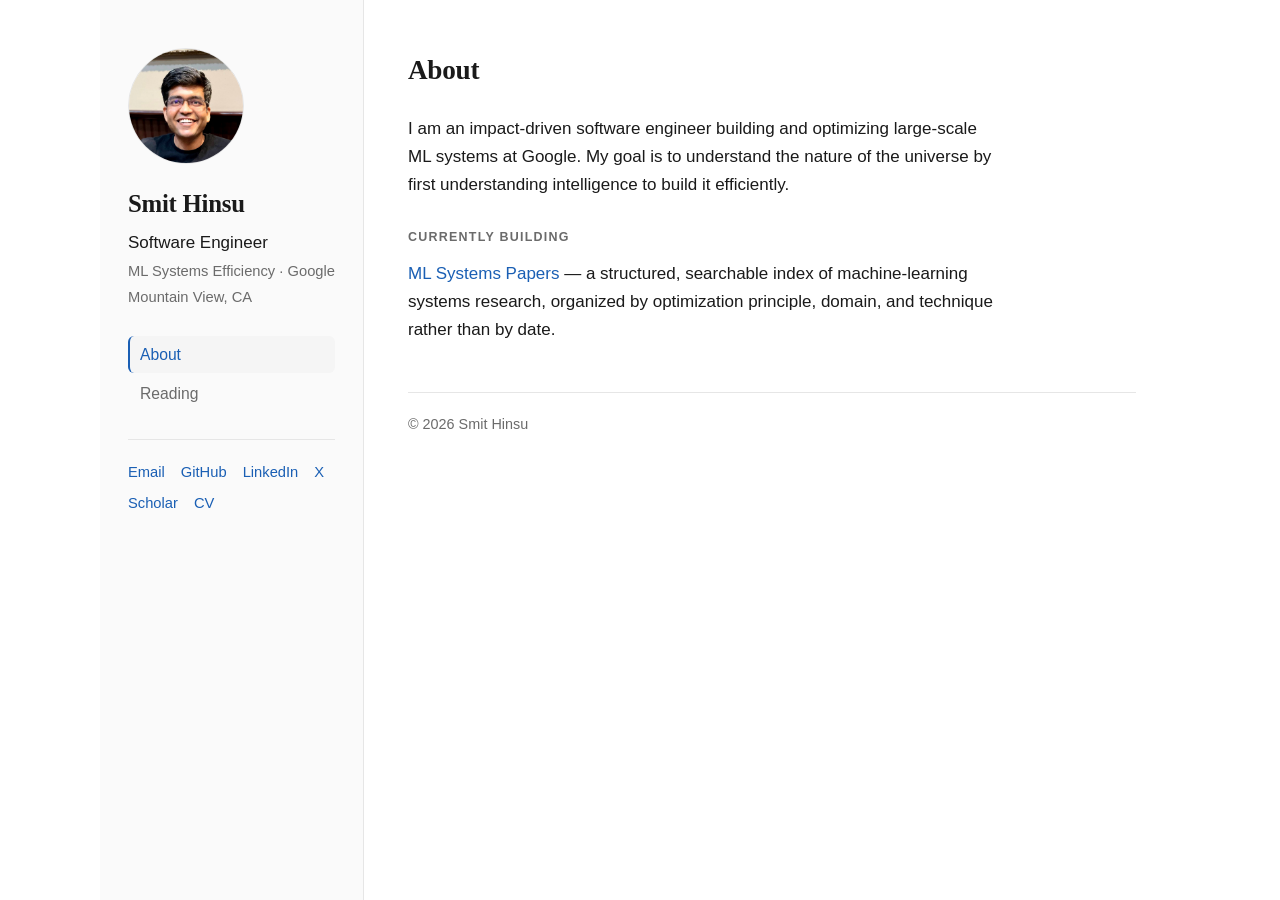
==== commit c371902e: "Streamline About (single bio + X link); update maintainer notes - About: one focused bio paragraph, " ====
--- a/index.html
+++ b/index.html
@@ -5,7 +5,7 @@
   <meta name="viewport" content="width=device-width, initial-scale=1.0" />
   <title>Smit Hinsu</title>
   <meta name="description" content="Smit Hinsu — Software Engineer specializing in large-scale ML systems efficiency at Google." />
-  <link rel="stylesheet" href="styles.css?v=9" />
+  <link rel="stylesheet" href="styles.css?v=10" />
 </head>
 <body>
   <div class="layout">
@@ -30,6 +30,7 @@
           <li><a class="js-email" data-e="moc.liamg@usnihvttims" href="#">Email</a></li>
           <li><a href="https://github.com/smit-hinsu" target="_blank" rel="noopener">GitHub</a></li>
           <li><a href="https://www.linkedin.com/in/smit-hinsu-b6569030/" target="_blank" rel="noopener">LinkedIn</a></li>
+          <li><a href="https://x.com/SmitHinsu" target="_blank" rel="noopener">X</a></li>
           <li><a href="https://scholar.google.com/citations?user=GLJkwx0AAAAJ&hl=en" target="_blank" rel="noopener">Scholar</a></li>
           <li><a href="SmitHinsuResume2025.pdf" target="_blank" rel="noopener">CV</a></li>
         </ul>
@@ -60,33 +61,10 @@
       <section class="panel" id="about" data-view="about">
         <h2 class="panel__title">About</h2>
         <p class="bio">
-          I am a <strong>systems thinker</strong> and an <strong>impact-driven</strong>
-          software engineer with over a decade at Google building and optimizing large-scale
-          ML systems. I'm endlessly <strong>curious</strong> about how the world works at
-          every level — from physics to the social sciences — and I love understanding how
-          the pieces connect rather than seeing them in isolation.
-        </p>
-        <p class="bio">
-          Above all, I'm a <strong>mentor at heart</strong>: I get real joy from helping
-          others grow. I care about scaling impact not just through code, but by leading
-          cross-functional initiatives, mentoring engineers, and fostering collaborative,
-          efficiency-focused engineering cultures.
-        </p>
-        <p class="goal">
-          <span class="goal__label">Mission</span>
-          To understand intelligence and the nature of the universe.
-        </p>
-        <h3 class="subhead">Technical focus</h3>
-        <ul class="tags">
-          <li>ML Compilers</li>
-          <li>ML Frameworks</li>
-          <li>ML Accelerators Programming</li>
-          <li>ML Infrastructure</li>
-          <li>ML Performance Optimization</li>
-          <li>Recommendation Systems</li>
-          <li>Large-Scale Distributed Systems</li>
-          <li>Database Systems</li>
-        </ul>
+          I am an impact-driven software engineer building and optimizing large-scale ML
+          systems at Google. My goal is to understand the nature of the universe by first
+          understanding intelligence to build it efficiently.
+        </p>
 
         <h3 class="subhead">Currently building</h3>
         <p class="project">
--- a/styles.css
+++ b/styles.css
@@ -146,7 +146,7 @@
 
 /* Goal line */
 .goal {
-  margin: 4px 0 4px;
+  margin: 0 0 18px;
   padding: 12px 16px;
   border-left: 3px solid var(--link);
   background: var(--accent-bg);
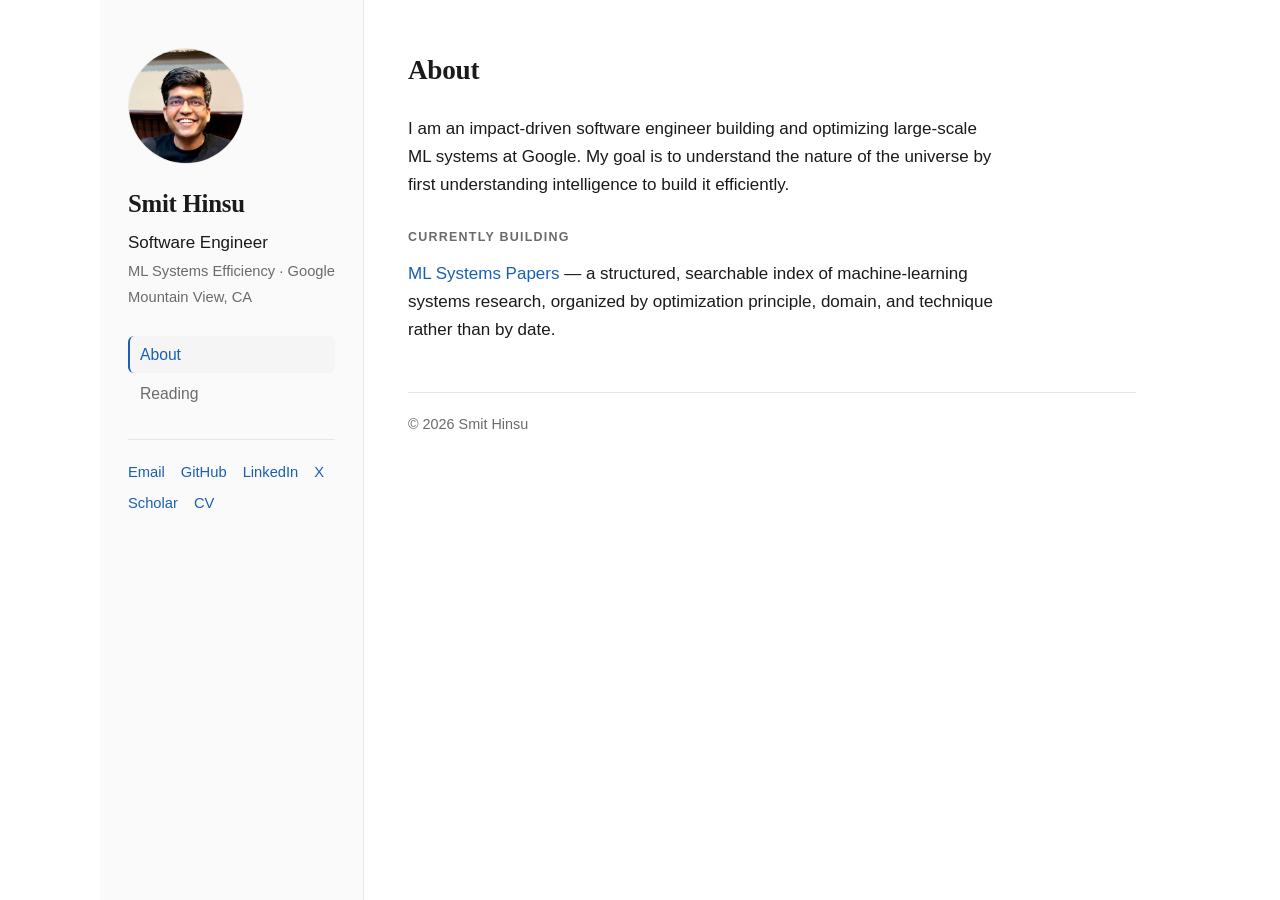
==== commit ff13d638: "Add Cloudflare Web Analytics beacon to site and post template" ====
--- a/index.html
+++ b/index.html
@@ -313,5 +313,9 @@
   </template>
 
   <script src="app.js?v=9"></script>
+
+  <!-- Cloudflare Web Analytics -->
+  <script type="module" src="https://static.cloudflareinsights.com/beacon.min.js" data-cf-beacon='{"token": "1af7b86fe76246b097cf1adda6d0c125"}'></script>
+  <!-- End Cloudflare Web Analytics -->
 </body>
 </html>
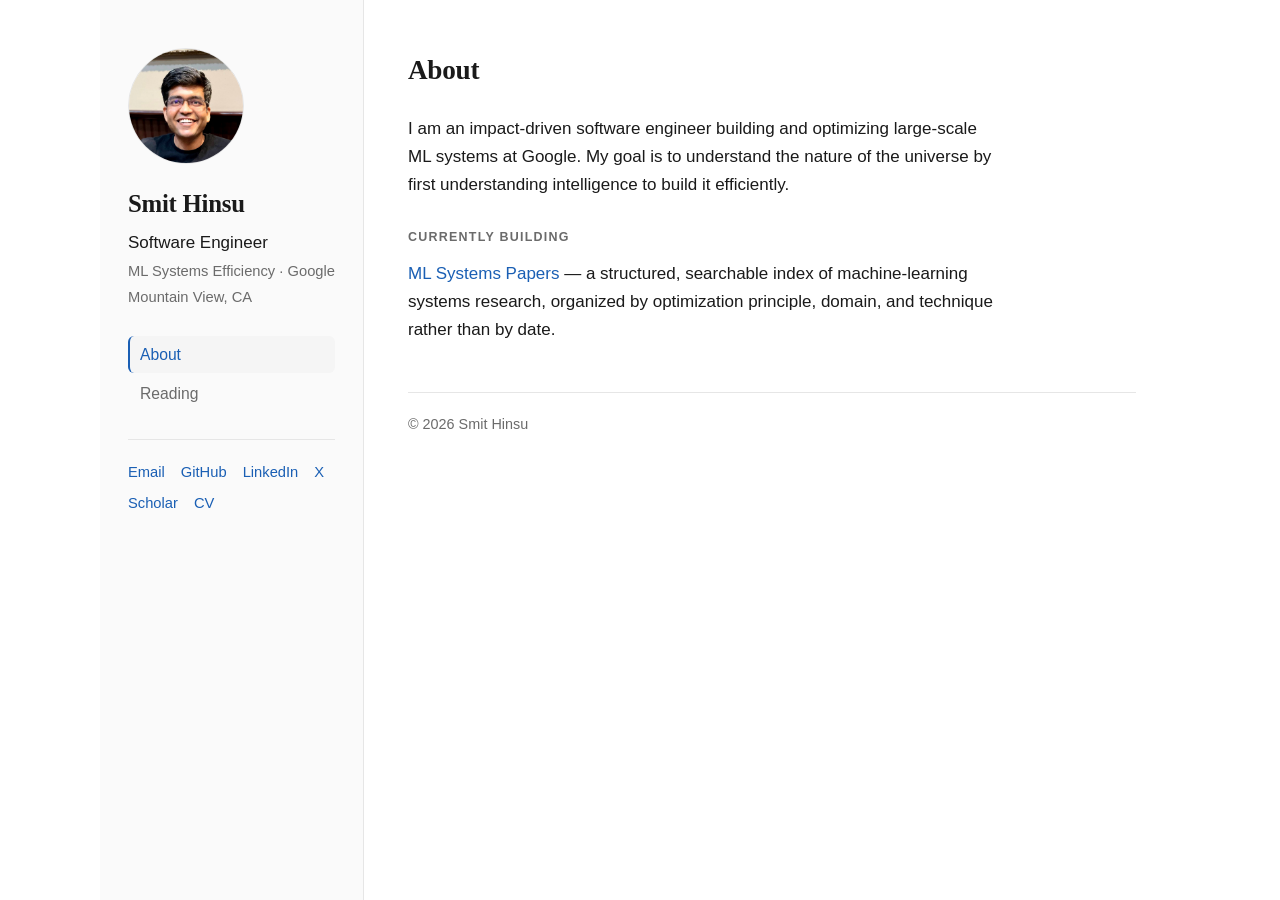
==== commit 03343600: "Add GoatCounter analytics (cookieless): per-section pageviews + click tracking - Keep Cloudflare Web" ====
--- a/index.html
+++ b/index.html
@@ -81,7 +81,7 @@
         <h2 class="panel__title">Reading</h2>
         <p class="bio">
           Two curated shelves from the
-          <a href="https://www.goodreads.com/user/show/75492480-smit-hinsu" target="_blank" rel="noopener">books I've read on Goodreads</a>,
+          <a href="https://www.goodreads.com/user/show/75492480-smit-hinsu" target="_blank" rel="noopener" data-gc="goodreads">books I've read on Goodreads</a>,
           ordered roughly from the ideas closest to my curiosity about intelligence down to
           everyday favorites. A <span class="badge-inline">Review</span> tag means I wrote
           notes — click any cover to read them.
@@ -312,10 +312,13 @@
     <p>The author brilliantly connects economic data with personal stories through the lens of economics, history, and philosophy — and stays honest, never letting her strong opinions hide the full picture.</p>
   </template>
 
-  <script src="app.js?v=9"></script>
+  <script src="app.js?v=11"></script>
 
   <!-- Cloudflare Web Analytics -->
   <script type="module" src="https://static.cloudflareinsights.com/beacon.min.js" data-cf-beacon='{"token": "1af7b86fe76246b097cf1adda6d0c125"}'></script>
   <!-- End Cloudflare Web Analytics -->
+
+  <!-- GoatCounter (cookieless) -->
+  <script data-goatcounter="https://smithinsu.goatcounter.com/count" async src="//gc.zgo.at/count.js"></script>
 </body>
 </html>
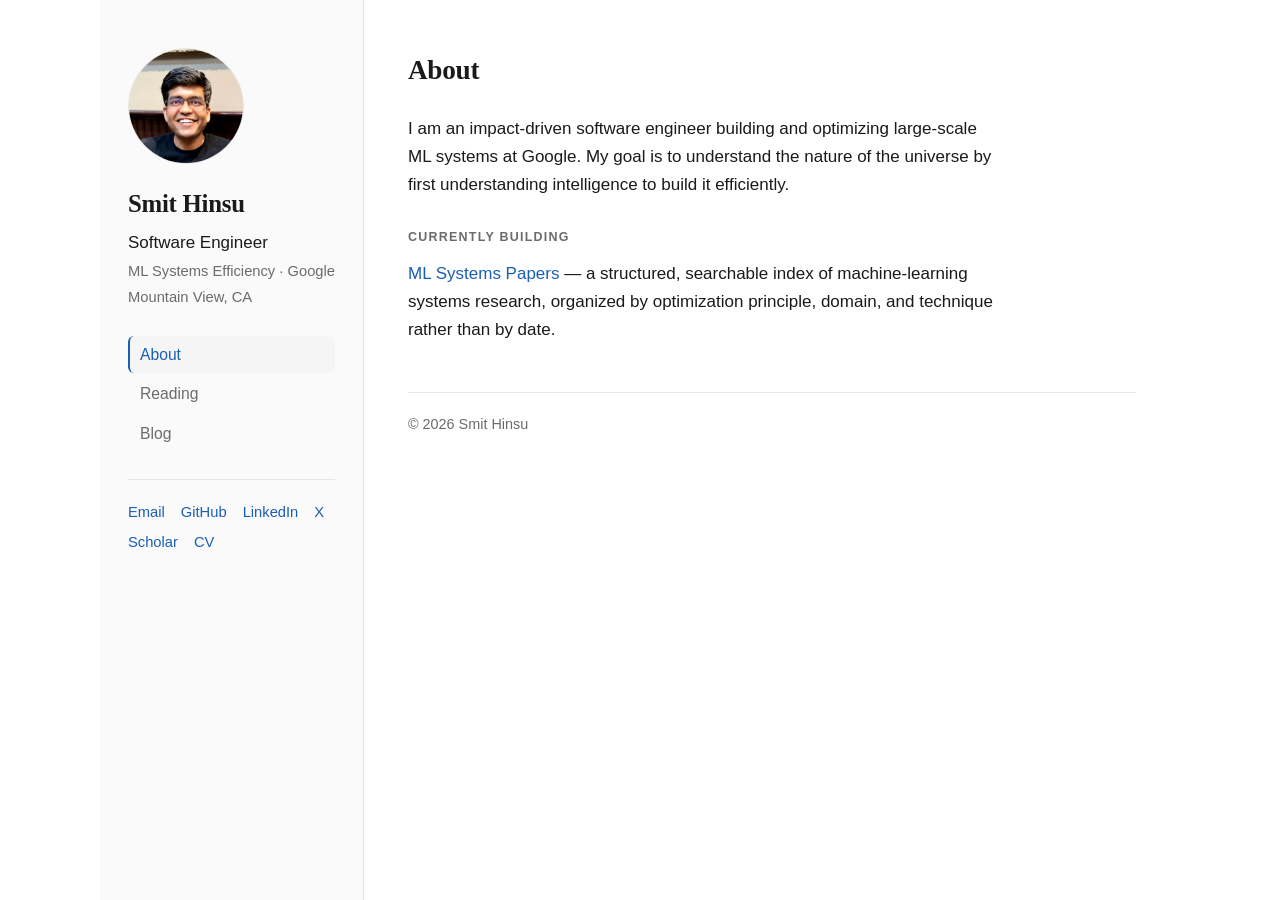
==== commit b528a463: "Convert book reviews into backdated blog posts - 8 review posts under posts/, dated to their Goodrea" ====
--- a/index.html
+++ b/index.html
@@ -5,7 +5,7 @@
   <meta name="viewport" content="width=device-width, initial-scale=1.0" />
   <title>Smit Hinsu</title>
   <meta name="description" content="Smit Hinsu — Software Engineer specializing in large-scale ML systems efficiency at Google." />
-  <link rel="stylesheet" href="styles.css?v=10" />
+  <link rel="stylesheet" href="styles.css?v=11" />
 </head>
 <body>
   <div class="layout">
@@ -193,25 +193,69 @@
       <!-- ----------- BLOG ----------- -->
       <section class="panel" id="blog" data-view="blog">
         <h2 class="panel__title">Blog</h2>
-        <!-- POSTS: to publish, drop an .html file in posts/ and add an entry here (newest first), e.g.:
+        <p class="bio">
+          Starting with notes on books that shaped my thinking, backdated to when I read them.
+          More to come on ML systems efficiency, performance, and lessons from building at scale.
+        </p>
+        <!-- To publish a new post: add an .html file in posts/ (copy posts/_template.html) and add an entry below (newest first). -->
         <ul class="posts">
           <li class="post">
-            <div class="post__meta">Aug 2026</div>
-            <div class="post__body">
-              <h3><a href="posts/2026-example.html">Post title goes here</a></h3>
-              <p class="post__excerpt">One-line summary of the post.</p>
+            <div class="post__meta">March 2022</div>
+            <div class="post__body">
+              <h3><a href="posts/2022-03-18-metaphors-we-live-by.html">Metaphors We Live By</a></h3>
+              <p class="post__excerpt">How metaphors quietly shape the way we think, act, and understand.</p>
+            </div>
+          </li>
+          <li class="post">
+            <div class="post__meta">March 2022</div>
+            <div class="post__body">
+              <h3><a href="posts/2022-03-02-never-split-the-difference.html">Never Split the Difference</a></h3>
+              <p class="post__excerpt">What an FBI hostage negotiator taught me about really listening.</p>
+            </div>
+          </li>
+          <li class="post">
+            <div class="post__meta">January 2022</div>
+            <div class="post__body">
+              <h3><a href="posts/2022-01-14-desperately-seeking-shah-rukh.html">Desperately Seeking Shah Rukh</a></h3>
+              <p class="post__excerpt">Indian women's search for dignity, told through economics and Bollywood.</p>
+            </div>
+          </li>
+          <li class="post">
+            <div class="post__meta">December 2021</div>
+            <div class="post__body">
+              <h3><a href="posts/2021-12-12-the-code-breaker.html">The Code Breaker</a></h3>
+              <p class="post__excerpt">CRISPR, the people behind it, and why DNA isn't destiny.</p>
+            </div>
+          </li>
+          <li class="post">
+            <div class="post__meta">December 2021</div>
+            <div class="post__body">
+              <h3><a href="posts/2021-12-03-the-school-of-life.html">The School of Life</a></h3>
+              <p class="post__excerpt">An emotional education for a world that stopped teaching one.</p>
+            </div>
+          </li>
+          <li class="post">
+            <div class="post__meta">October 2021</div>
+            <div class="post__body">
+              <h3><a href="posts/2021-10-30-the-science-of-storytelling.html">The Science of Storytelling</a></h3>
+              <p class="post__excerpt">The neuroscience of what makes a story — and a life — compelling.</p>
+            </div>
+          </li>
+          <li class="post">
+            <div class="post__meta">September 2021</div>
+            <div class="post__body">
+              <h3><a href="posts/2021-09-19-maybe-you-should-talk-to-someone.html">Maybe You Should Talk to Someone</a></h3>
+              <p class="post__excerpt">A therapist in therapy, and what really happens in the room.</p>
+            </div>
+          </li>
+          <li class="post">
+            <div class="post__meta">January 2021</div>
+            <div class="post__body">
+              <h3><a href="posts/2021-01-17-bad-samaritans.html">Bad Samaritans</a></h3>
+              <p class="post__excerpt">How rich countries really developed — and the myths they sell.</p>
             </div>
           </li>
         </ul>
-        -->
-        <div class="empty">
-          <p class="empty__lead">Nothing here yet — writing in progress.</p>
-          <p class="empty__sub">
-            I'm planning to write about ML systems efficiency, performance, and lessons from
-            building at scale. Check back soon, or reach me by
-            <a class="js-email" data-e="moc.liamg@usnihvttims" href="#">email</a> in the meantime.
-          </p>
-        </div>
       </section>
 
       <footer class="footer">© <span id="year"></span> Smit Hinsu</footer>
@@ -312,7 +356,7 @@
     <p>The author brilliantly connects economic data with personal stories through the lens of economics, history, and philosophy — and stays honest, never letting her strong opinions hide the full picture.</p>
   </template>
 
-  <script src="app.js?v=11"></script>
+  <script src="app.js?v=12"></script>
 
   <!-- Cloudflare Web Analytics -->
   <script type="module" src="https://static.cloudflareinsights.com/beacon.min.js" data-cf-beacon='{"token": "1af7b86fe76246b097cf1adda6d0c125"}'></script>
--- a/styles.css
+++ b/styles.css
@@ -345,6 +345,7 @@
 .modal__review ul { margin: 0 0 12px; padding-left: 20px; }
 .modal__review li { margin-bottom: 6px; font-size: 0.97rem; }
 .modal__norev { color: var(--text-muted); font-style: italic; }
+.modal__more { margin: 18px 0 0; font-weight: 500; }
 
 /* ---------------- Mission (used only if re-enabled) ---------------- */
 .mission { margin-bottom: 40px; padding: 22px 26px; border-left: 3px solid var(--link); background: var(--accent-bg); border-radius: 0 6px 6px 0; }
